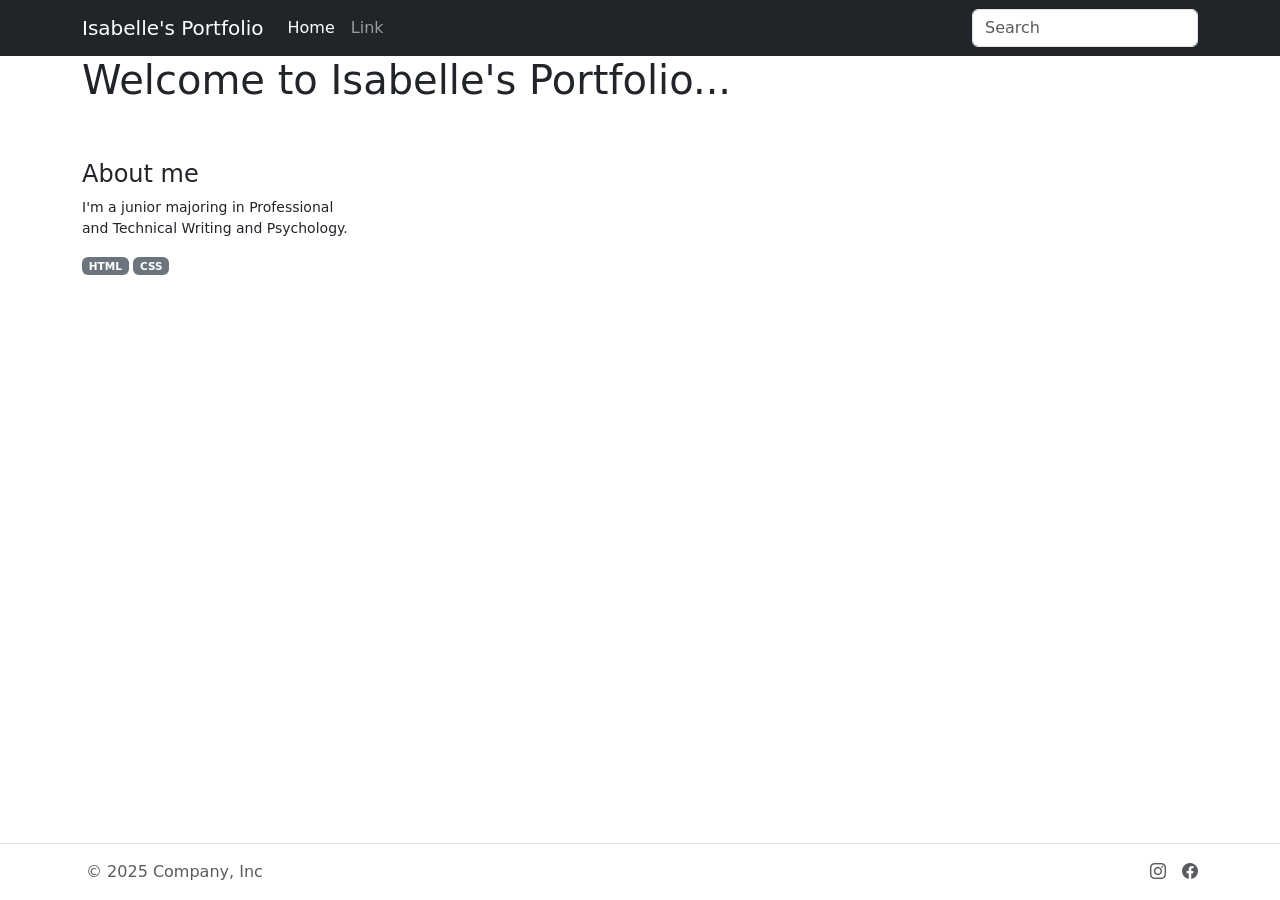
==== bootstrap-website/index.html @ 9c9b2654 "ok" ====
<!doctype html>
<html lang="en" class="h-100 w-100"> 
<head>
  <meta charset="utf-8">
  <meta name="viewport" content="width=device-width, initial-scale=1">
  <title>Bootstrap demo</title>
  <link href="https://cdn.jsdelivr.net/npm/bootstrap@5.3.8/dist/css/bootstrap.min.css" rel="stylesheet"
    integrity="sha384-sRIl4kxILFvY47J16cr9ZwB07vP4J8+LH7qKQnuqkuIAvNWLzeN8tE5YBujZqJLB" crossorigin="anonymous">
  <link rel="stylesheet" href="https://cdn.jsdelivr.net/npm/bootstrap-icons@1.13.1/font/bootstrap-icons.min.css">  
</head> 
<body class="h-100 w-100 d-flex flex-column">
  <nav class="navbar navbar-expand-lg navbar-dark bg-dark" aria-label="navbar">
    <div class="container"> <a class="navbar-brand" href="#">Isabelle's Portfolio</a> <button class="navbar-toggler" type="button"
        data-bs-toggle="collapse" data-bs-target="#navbar" aria-controls="navbar"
        aria-expanded="false" aria-label="Toggle navigation"> <span class="navbar-toggler-icon"></span> </button>
      <div class="collapse navbar-collapse" id="navbar">
        <ul class="navbar-nav me-auto mb-2 mb-lg-0">
          <li class="nav-item"> <a class="nav-link active" aria-current="page" href="#">Home</a> </li>
          <li class="nav-item"> <a class="nav-link" href="#">Link</a> </li>
        </ul>
        <form role="search"> <input class="form-control" type="search" placeholder="Search" aria-label="Search"> </form>
      </div>
    </div>
  </nav>
  <main class="container flex-grow-1">
    <div>
      <h1>Welcome to Isabelle's Portfolio...</h1>
    </div>
    <div class="py-5 col-lg-3">
      <h1 class="fs-4">About me</h1>
      <p class="small">I'm a junior majoring in Professional and Technical Writing and Psychology.</p>
      <div class="small"><span class="badge text-bg-secondary">HTML</span> <span
          class="badge text-bg-secondary">CSS</span></div>
    </div>
  </main>
  <footer class="mt-auto border-top">
    <div class="container d-flex flex-wrap justify-content-between align-items-center py-3">
      <div class="col-md-4 d-flex align-items-center"><span class="mb-3 mb-md-0 ps-1 text-body-secondary">© 2025 Company, Inc</span></div>
      <ul class="nav col-md-4 justify-content-end list-unstyled d-flex">
        <li class="ms-3"><a class="text-body-secondary" href="#" aria-label="Instagram"><i class="bi bi-instagram"></i></a></li>
        <li class="ms-3"><a class="text-body-secondary" href="#" aria-label="Facebook"><i class="bi bi-facebook"></i></a></li>
      </ul>
    </div>
  </footer>
  <script src="https://cdn.jsdelivr.net/npm/bootstrap@5.3.8/dist/js/bootstrap.bundle.min.js"
    integrity="sha384-FKyoEForCGlyvwx9Hj09JcYn3nv7wiPVlz7YYwJrWVcXK/BmnVDxM+D2scQbITxI"
    crossorigin="anonymous"></script>
</body> 
</html>
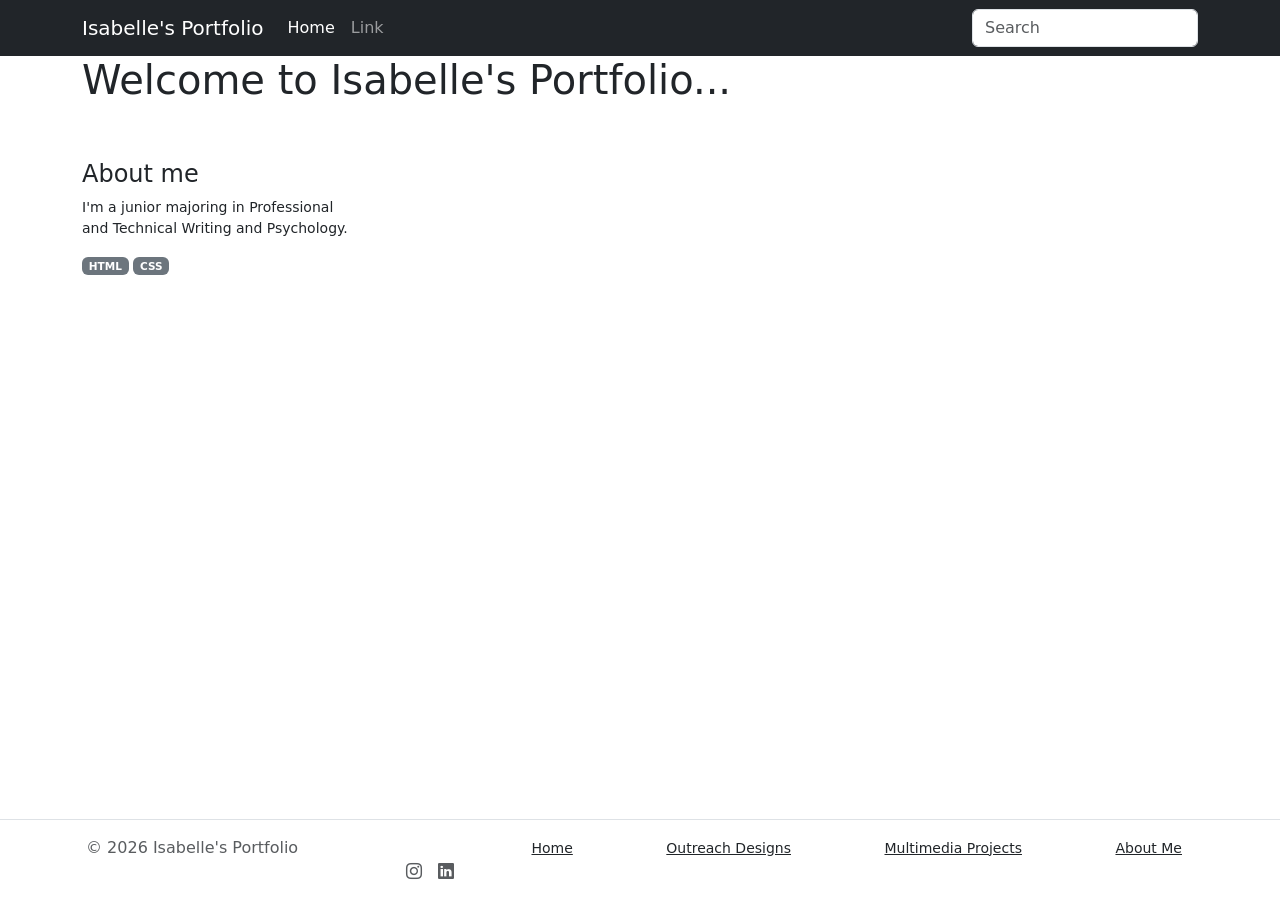
==== commit dc5de1a3: "ok" ====
--- a/bootstrap-website/index.html
+++ b/bootstrap-website/index.html
@@ -15,7 +15,7 @@
         aria-expanded="false" aria-label="Toggle navigation"> <span class="navbar-toggler-icon"></span> </button>
       <div class="collapse navbar-collapse" id="navbar">
         <ul class="navbar-nav me-auto mb-2 mb-lg-0">
-          <li class="nav-item"> <a class="nav-link active" aria-current="page" href="#">Home</a> </li>
+          <li class="nav-item"> <a class="nav-link active" aria-current="page" href="home.html">Home</a> </li>
           <li class="nav-item"> <a class="nav-link" href="#">Link</a> </li>
         </ul>
         <form role="search"> <input class="form-control" type="search" placeholder="Search" aria-label="Search"> </form>
@@ -33,12 +33,16 @@
           class="badge text-bg-secondary">CSS</span></div>
     </div>
   </main>
-  <footer class="mt-auto border-top">
+ <footer class="mt-auto border-top">
     <div class="container d-flex flex-wrap justify-content-between align-items-center py-3">
-      <div class="col-md-4 d-flex align-items-center"><span class="mb-3 mb-md-0 ps-1 text-body-secondary">© 2025 Company, Inc</span></div>
+      <div class="col-md-4 d-flex align-items-center"><span class="mb-3 mb-md-0 ps-1 text-body-secondary">© 2026 Isabelle's Portfolio</span></div>
+        <a href="home.html" class="text-dark small me-3">Home</a>
+        <a href="pals.html" class="text-dark small me-3">Outreach Designs</a>
+        <a href="multimedia.html" class="text-dark small me-3">Multimedia Projects</a>
+        <a href="about.html" class="text-dark small me-3">About Me</a>
       <ul class="nav col-md-4 justify-content-end list-unstyled d-flex">
-        <li class="ms-3"><a class="text-body-secondary" href="#" aria-label="Instagram"><i class="bi bi-instagram"></i></a></li>
-        <li class="ms-3"><a class="text-body-secondary" href="#" aria-label="Facebook"><i class="bi bi-facebook"></i></a></li>
+        <li class="ms-3"><a class="text-body-secondary" href="https://www.instagram.com/isabelle_annb/" aria-label="Instagram"><i class="bi bi-instagram"></i></a></li>
+        <li class="ms-3"><a class="text-body-secondary" href="https://www.linkedin.com/in/isabelle-boyd-16b543290" aria-label="LinkedIn"><i class="bi bi-linkedin"></i></a></li>
       </ul>
     </div>
   </footer>
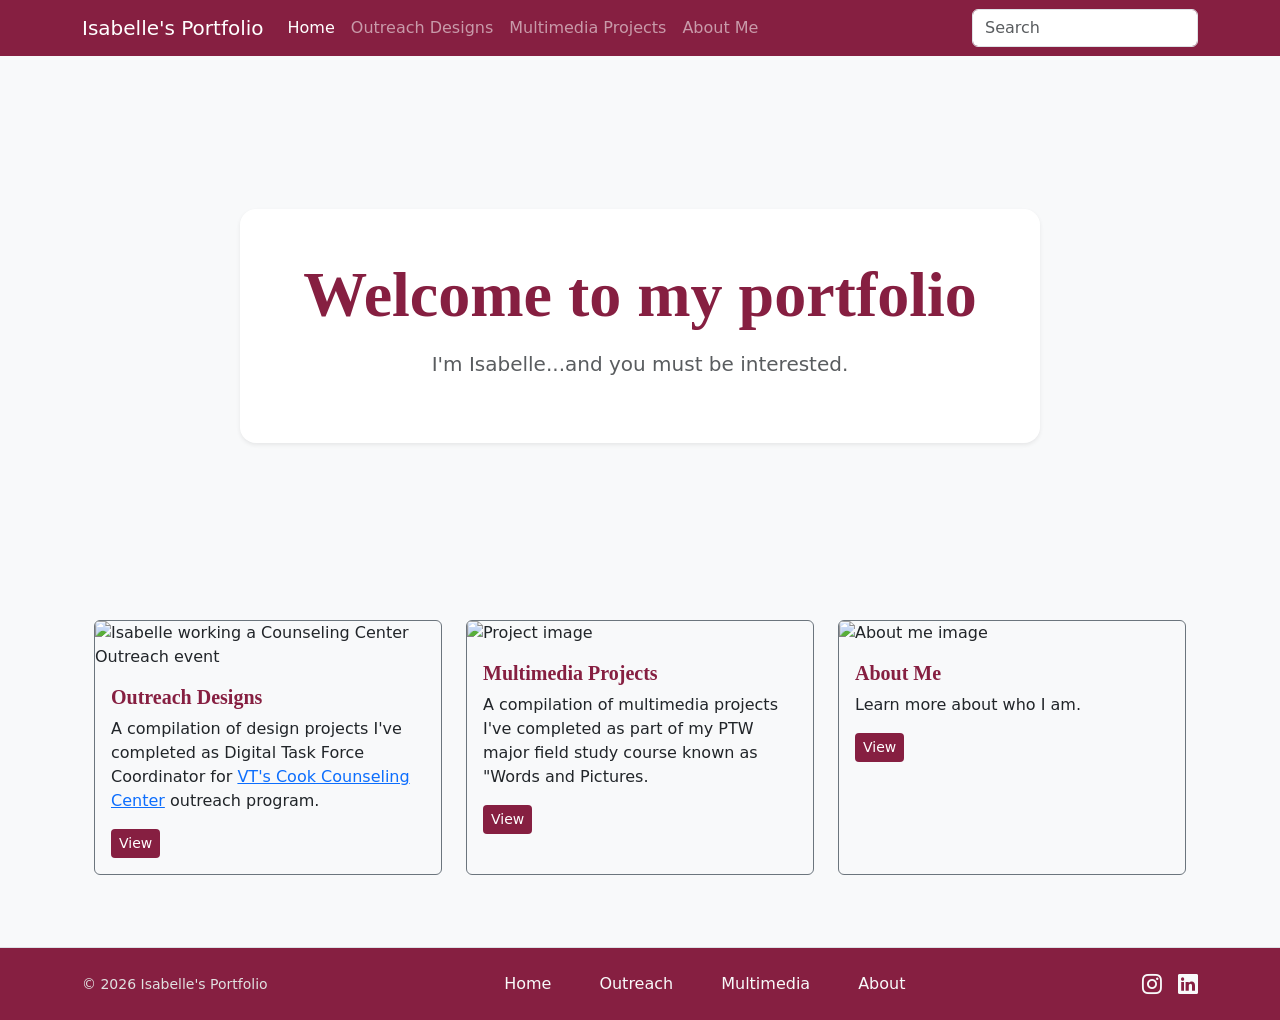
==== commit 05f8503a: "ok" ====
--- a/bootstrap-website/index.html
+++ b/bootstrap-website/index.html
@@ -3,47 +3,101 @@
 <head>
   <meta charset="utf-8">
   <meta name="viewport" content="width=device-width, initial-scale=1">
-  <title>Bootstrap demo</title>
+  <title>Isabelle's Portfolio Site</title>
   <link href="https://cdn.jsdelivr.net/npm/bootstrap@5.3.8/dist/css/bootstrap.min.css" rel="stylesheet"
     integrity="sha384-sRIl4kxILFvY47J16cr9ZwB07vP4J8+LH7qKQnuqkuIAvNWLzeN8tE5YBujZqJLB" crossorigin="anonymous">
-  <link rel="stylesheet" href="https://cdn.jsdelivr.net/npm/bootstrap-icons@1.13.1/font/bootstrap-icons.min.css">  
+  <link rel="stylesheet" href="https://cdn.jsdelivr.net/npm/bootstrap-icons@1.13.1/font/bootstrap-icons.min.css">
+  <link rel="stylesheet" href="style.css">  
 </head> 
 <body class="h-100 w-100 d-flex flex-column">
   <nav class="navbar navbar-expand-lg navbar-dark bg-dark" aria-label="navbar">
-    <div class="container"> <a class="navbar-brand" href="#">Isabelle's Portfolio</a> <button class="navbar-toggler" type="button"
+    <div class="container"> <a class="navbar-brand" href="home.html">Isabelle's Portfolio</a><btn class="navbar-toggler" type="button"
         data-bs-toggle="collapse" data-bs-target="#navbar" aria-controls="navbar"
-        aria-expanded="false" aria-label="Toggle navigation"> <span class="navbar-toggler-icon"></span> </button>
+        aria-expanded="false" aria-label="Toggle navigation"> <span class="navbar-toggler-icon"></span> </btn>
       <div class="collapse navbar-collapse" id="navbar">
         <ul class="navbar-nav me-auto mb-2 mb-lg-0">
           <li class="nav-item"> <a class="nav-link active" aria-current="page" href="home.html">Home</a> </li>
-          <li class="nav-item"> <a class="nav-link" href="#">Link</a> </li>
+          <li class="nav-item"> <a class="nav-link" href="pals.html">Outreach Designs</a> </li>
+          <li class="nav-item"> <a class="nav-link" href="multimedia.html">Multimedia Projects</a> </li>
+          <li class="nav-item"> <a class="nav-link" href="about.html">About Me</a> </li>
         </ul>
         <form role="search"> <input class="form-control" type="search" placeholder="Search" aria-label="Search"> </form>
       </div>
     </div>
   </nav>
-  <main class="container flex-grow-1">
-    <div>
-      <h1>Welcome to Isabelle's Portfolio...</h1>
+  <!--TITLE-->
+<section class="hero-section text-center d-flex align-items-center">
+  <div class="container position-relative py-5">
+    <div class="hero-card mx-auto p-5 shadow-sm rounded-4 bg-white">
+      <h1 class="display-3 fw-semibold">
+        Welcome to my portfolio
+      </h1>
+      <p class="lead text-muted mt-3">
+        I'm Isabelle...and you must be interested.
+      </p>
     </div>
-    <div class="py-5 col-lg-3">
-      <h1 class="fs-4">About me</h1>
-      <p class="small">I'm a junior majoring in Professional and Technical Writing and Psychology.</p>
-      <div class="small"><span class="badge text-bg-secondary">HTML</span> <span
-          class="badge text-bg-secondary">CSS</span></div>
+  </div>
+</section>
+
+<!--CARDS-->
+<section class="container py-4 px-4 px-md-4">
+  <div class="row g-4 pb-5">
+    <div class="col-12 col-md-4">
+      <div class="card bg-light text-dark border-secondary project-card h-100">
+        <img src="https://ucc.vt.edu/content/ucc_vt_edu/en/what_we_do/outreach/_jcr_content/article-image.transform/m-medium/image.jpg"
+             class="card-img-top"
+             alt="Isabelle working a Counseling Center Outreach event">
+        <div class="card-body">
+          <h5>Outreach Designs</h5>
+          <p>A compilation of design projects I've completed as Digital Task Force Coordinator for <a href="https://ucc.vt.edu/">VT's Cook Counseling Center</a> outreach program.</p>
+          <a href="pals.html" class="btn btn-outline-dark btn-sm">View</a>
+        </div>
+      </div>
     </div>
-  </main>
- <footer class="mt-auto border-top">
-    <div class="container d-flex flex-wrap justify-content-between align-items-center py-3">
-      <div class="col-md-4 d-flex align-items-center"><span class="mb-3 mb-md-0 ps-1 text-body-secondary">© 2026 Isabelle's Portfolio</span></div>
-        <a href="home.html" class="text-dark small me-3">Home</a>
-        <a href="pals.html" class="text-dark small me-3">Outreach Designs</a>
-        <a href="multimedia.html" class="text-dark small me-3">Multimedia Projects</a>
-        <a href="about.html" class="text-dark small me-3">About Me</a>
-      <ul class="nav col-md-4 justify-content-end list-unstyled d-flex">
-        <li class="ms-3"><a class="text-body-secondary" href="https://www.instagram.com/isabelle_annb/" aria-label="Instagram"><i class="bi bi-instagram"></i></a></li>
-        <li class="ms-3"><a class="text-body-secondary" href="https://www.linkedin.com/in/isabelle-boyd-16b543290" aria-label="LinkedIn"><i class="bi bi-linkedin"></i></a></li>
-      </ul>
+
+    <div class="col-12 col-md-4">
+      <div class="card bg-light text-dark border-secondary project-card h-100">
+        <img src="https://encrypted-tbn0.gstatic.com/images?q=tbn:ANd9GcQPWwGgJbqe8I2GwImiy8yDizDSFir2RwuZnA&s"
+             class="card-img-top"
+             alt="Project image">
+        <div class="card-body">
+          <h5>Multimedia Projects</h5>
+          <p>A compilation of multimedia projects I've completed as part of my PTW major field study course known as "Words and Pictures.</p>
+          <a href="multimedia.html" class="btn btn-outline-dark btn-sm">View</a>
+        </div>
+      </div>
+    </div>
+
+    <div class="col-12 col-md-4">
+      <div class="card bg-light text-dark border-secondary project-card h-100">
+        <img src="https://news.vt.edu/content/news_vt_edu/en/articles/2026/02/clahs-engl-isabelle-boyde-ukraine/jcr:content/article-image.transform/xl-medium/image.jpg"
+             class="card-img-top"
+             alt="About me image">
+        <div class="card-body">
+          <h5>About Me</h5>
+          <p>Learn more about who I am.</p>
+          <a href="about.html" class="btn btn-outline-dark btn-sm">View</a>
+        </div>
+      </div>
+    </div>
+  </div>
+</section>
+
+     <!--FOOTER-->
+ <footer class="mt-auto text-light border-top">
+  <div class="container py-3 d-flex flex-column flex-md-row justify-content-between align-items-center gap-3">
+    <span class="small text-secondary">© 2026 Isabelle's Portfolio</span>
+    <ul class="nav flex-column flex-md-row gap-2 gap-md-3 text-center">
+      <li class="nav-item"><a class="nav-link text-light" href="home.html">Home</a></li>
+      <li class="nav-item"><a class="nav-link text-light" href="pals.html">Outreach</a></li>
+      <li class="nav-item"><a class="nav-link text-light" href="multimedia.html">Multimedia</a></li>
+      <li class="nav-item"><a class="nav-link text-light" href="about.html">About</a></li>
+    </ul>
+    <div class="d-flex gap-3">
+      <a href="https://www.instagram.com/isabelle_annb/" aria-label="Instagram"
+         class="text-light"><i class="bi bi-instagram fs-5"></i></a>
+      <a href="https://www.linkedin.com/in/isabelle-boyd-16b543290" aria-label="LinkedIn"
+         class="text-light"><i class="bi bi-linkedin fs-5"></i></a>
     </div>
   </footer>
   <script src="https://cdn.jsdelivr.net/npm/bootstrap@5.3.8/dist/js/bootstrap.bundle.min.js"
--- a/bootstrap-website/style.css
+++ b/bootstrap-website/style.css
@@ -0,0 +1,64 @@
+/* ===== GLOBAL STYLES ===== */
+body {
+  background-color: #f8f9fa; /* light neutral background */
+}
+
+/* ===== NAVBAR ===== */
+.navbar {
+  background-color: #861F41 !important; 
+}
+
+/* ===== FOOTER ===== */
+footer {
+  background-color: #861F41 !important;
+}
+
+footer .text-secondary {
+  color: #e0e0e0 !important;
+}
+
+/* ===== MAIN HEADER ===== */
+h1.display-3 {
+  color: #861F41;
+  font-family: Georgia, "Times New Roman", serif;
+  font-weight: 700;
+}
+/* HERO BACKGROUND */
+.hero-section {
+  position: relative;
+  min-height: 60vh;
+  background: #f8f9fa;
+  overflow: hidden;
+}
+.hero-card {
+  max-width: 800px;
+  backdrop-filter: blur(8px);
+}
+
+
+/* ===== CARD HEADERS ===== */
+.card h5 {
+  color: #861F41;
+  font-family: Georgia, "Times New Roman", serif;
+  font-weight: 700;
+}
+
+/* ===== CARD BUTTONS ===== */
+.card .btn {
+  background-color: #861F41;
+  color: white;
+  border: none;
+}
+
+.card .btn:hover {
+  background-color: #6f1834; 
+  color: white;
+}
+
+
+
+h1, h2, h3, h4, h5, h6 {
+  font-family: "Georgia", "Times New Roman", serif;
+  color: #800000; /* maroon */
+  font-weight: 400;
+}
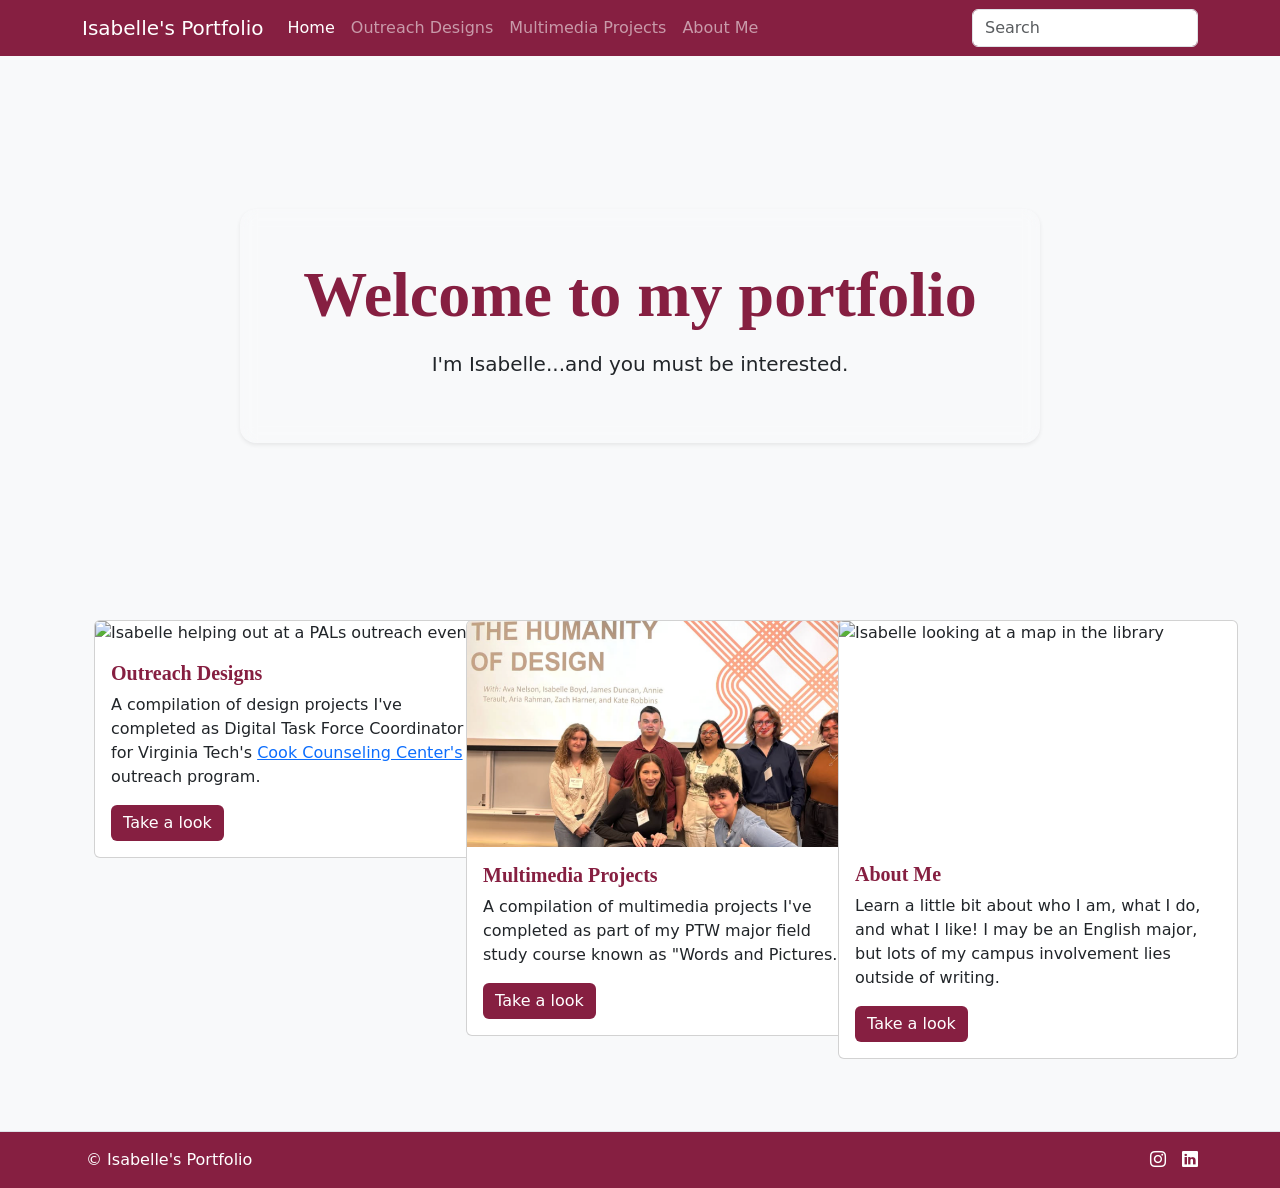
==== commit 59d1ee53: "push" ====
--- a/bootstrap-website/index.html
+++ b/bootstrap-website/index.html
@@ -11,12 +11,12 @@
 </head> 
 <body class="h-100 w-100 d-flex flex-column">
   <nav class="navbar navbar-expand-lg navbar-dark bg-dark" aria-label="navbar">
-    <div class="container"> <a class="navbar-brand" href="home.html">Isabelle's Portfolio</a><btn class="navbar-toggler" type="button"
+    <div class="container"> <a class="navbar-brand" href="index.html">Isabelle's Portfolio</a><btn class="navbar-toggler" type="button"
         data-bs-toggle="collapse" data-bs-target="#navbar" aria-controls="navbar"
         aria-expanded="false" aria-label="Toggle navigation"> <span class="navbar-toggler-icon"></span> </btn>
       <div class="collapse navbar-collapse" id="navbar">
         <ul class="navbar-nav me-auto mb-2 mb-lg-0">
-          <li class="nav-item"> <a class="nav-link active" aria-current="page" href="home.html">Home</a> </li>
+          <li class="nav-item"> <a class="nav-link active" aria-current="page" href="index.html">Home</a> </li>
           <li class="nav-item"> <a class="nav-link" href="pals.html">Outreach Designs</a> </li>
           <li class="nav-item"> <a class="nav-link" href="multimedia.html">Multimedia Projects</a> </li>
           <li class="nav-item"> <a class="nav-link" href="about.html">About Me</a> </li>
@@ -25,83 +25,77 @@
       </div>
     </div>
   </nav>
-  <!--TITLE-->
-<section class="hero-section text-center d-flex align-items-center">
-  <div class="container position-relative py-5">
-    <div class="hero-card mx-auto p-5 shadow-sm rounded-4 bg-white">
-      <h1 class="display-3 fw-semibold">
-        Welcome to my portfolio
-      </h1>
-      <p class="lead text-muted mt-3">
-        I'm Isabelle...and you must be interested.
-      </p>
+
+<main class="hero-section text-center d-flex align-items-center">
+    <div class="container position-relative py-5">
+        <div class="hero-card mx-auto p-5 shadow-sm rounded-4 bg=white">
+            <h1 class="display-3 fw-semibold">Welcome to my portfolio</h1>
+            <p class="lead mt-3">I'm Isabelle...and you must be interested.</p>
+        </div>
     </div>
-  </div>
-</section>
+</main>
 
-<!--CARDS-->
-<section class="container py-4 px-4 px-md-4">
-  <div class="row g-4 pb-5">
-    <div class="col-12 col-md-4">
-      <div class="card bg-light text-dark border-secondary project-card h-100">
-        <img src="https://ucc.vt.edu/content/ucc_vt_edu/en/what_we_do/outreach/_jcr_content/article-image.transform/m-medium/image.jpg"
-             class="card-img-top"
-             alt="Isabelle working a Counseling Center Outreach event">
-        <div class="card-body">
-          <h5>Outreach Designs</h5>
-          <p>A compilation of design projects I've completed as Digital Task Force Coordinator for <a href="https://ucc.vt.edu/">VT's Cook Counseling Center</a> outreach program.</p>
-          <a href="pals.html" class="btn btn-outline-dark btn-sm">View</a>
+<main class="container py-4 px-4 px-md-4">
+    <div class="row g-4 pb-5">
+        <div class="col-12 col-md-4">
+            <div class="card" style="width: 25rem;">
+                <img src="https://ucc.vt.edu/content/ucc_vt_edu/en/what_we_do/outreach/_jcr_content/article-image.transform/m-medium/image.jpg" class="card-img-top" alt="Isabelle helping out at a PALs outreach event">
+                <div class="card-body">
+                    <h5 class="card-title">Outreach Designs</h5>
+                    <p class="card-text">A compilation of design projects I've completed as Digital Task Force Coordinator for Virginia Tech's <a href="https://ucc.vt.edu/">Cook Counseling Center's</a> outreach program.</p>
+                    <a href="pals.html" class="btn btn-primary">Take a look</a>
+                </div>
+            </div>
         </div>
-      </div>
+    
+
+        <div class="col-12 col-md-4">
+            <div class="card" style="width: 25rem;">
+                <img src="./images/ugenglishconference.jpg" class="card-img-top" alt="Isabelle and her classmates pose in front of their design presentation">
+                <div class="card-body">
+                    <h5 class="card-title">Multimedia Projects</h5>
+                    <p class="card-text">A compilation of multimedia projects I've completed as part of my PTW major field study course known as "Words and Pictures."</p>
+                    <a href="multimedia.html" class="btn btn-primary">Take a look</a>
+                </div>
+            </div>
+        </div>
+
+
+        <div class="col-12 col-md-4">
+            <div class="card" style="width: 25rem;">
+                <img src="https://news.vt.edu/content/news_vt_edu/en/articles/2026/02/clahs-engl-isabelle-boyde-ukraine/jcr:content/article-image.transform/xl-medium/image.jpg" class="card-img-top" style="height: 225px; object fit: cover;" alt="Isabelle looking at a map in the library">
+                <div class="card-body">
+                    <h5 class="card-title">About Me</h5>
+                    <p class="card-text">Learn a little bit about who I am, what I do, and what I like! I may be an English major, but lots of my campus involvement lies outside of writing.</p>
+                    <a href="about.html" class="btn btn-primary">Take a look</a>
+                </div>
+            </div>
+        </div>
     </div>
+  </main>
 
-    <div class="col-12 col-md-4">
-      <div class="card bg-light text-dark border-secondary project-card h-100">
-        <img src="https://encrypted-tbn0.gstatic.com/images?q=tbn:ANd9GcQPWwGgJbqe8I2GwImiy8yDizDSFir2RwuZnA&s"
-             class="card-img-top"
-             alt="Project image">
-        <div class="card-body">
-          <h5>Multimedia Projects</h5>
-          <p>A compilation of multimedia projects I've completed as part of my PTW major field study course known as "Words and Pictures.</p>
-          <a href="multimedia.html" class="btn btn-outline-dark btn-sm">View</a>
-        </div>
-      </div>
-    </div>
 
-    <div class="col-12 col-md-4">
-      <div class="card bg-light text-dark border-secondary project-card h-100">
-        <img src="https://news.vt.edu/content/news_vt_edu/en/articles/2026/02/clahs-engl-isabelle-boyde-ukraine/jcr:content/article-image.transform/xl-medium/image.jpg"
-             class="card-img-top"
-             alt="About me image">
-        <div class="card-body">
-          <h5>About Me</h5>
-          <p>Learn more about who I am.</p>
-          <a href="about.html" class="btn btn-outline-dark btn-sm">View</a>
-        </div>
-      </div>
-    </div>
-  </div>
-</section>
 
-     <!--FOOTER-->
- <footer class="mt-auto text-light border-top">
-  <div class="container py-3 d-flex flex-column flex-md-row justify-content-between align-items-center gap-3">
-    <span class="small text-secondary">© 2026 Isabelle's Portfolio</span>
-    <ul class="nav flex-column flex-md-row gap-2 gap-md-3 text-center">
-      <li class="nav-item"><a class="nav-link text-light" href="home.html">Home</a></li>
-      <li class="nav-item"><a class="nav-link text-light" href="pals.html">Outreach</a></li>
-      <li class="nav-item"><a class="nav-link text-light" href="multimedia.html">Multimedia</a></li>
-      <li class="nav-item"><a class="nav-link text-light" href="about.html">About</a></li>
-    </ul>
-    <div class="d-flex gap-3">
-      <a href="https://www.instagram.com/isabelle_annb/" aria-label="Instagram"
-         class="text-light"><i class="bi bi-instagram fs-5"></i></a>
-      <a href="https://www.linkedin.com/in/isabelle-boyd-16b543290" aria-label="LinkedIn"
-         class="text-light"><i class="bi bi-linkedin fs-5"></i></a>
+  <footer class="mt-auto border-top">
+    <div class="container d-flex flex-wrap justify-content-between align-items-center py-3">
+      <div class="col-md-4 d-flex align-items-center"><span class="mb-3 mb-md-0 ps-1 text-white">© Isabelle's Portfolio</span></div>
+      <ul class="nav col-md-4 justify-content-end list-unstyled d-flex">
+        <li class="ms-3"><a class="text-white" href="https://www.instagram.com/isabelle_annb/" aria-label="Instagram"><i class="bi bi-instagram"></i></a></li>
+        <li class="ms-3"><a class="text-white" href="https://www.linkedin.com/in/isabelle-boyd-16b543290" aria-label="LinkedIn"><i class="bi bi-linkedin"></i></a></li>
+      </ul>
     </div>
   </footer>
   <script src="https://cdn.jsdelivr.net/npm/bootstrap@5.3.8/dist/js/bootstrap.bundle.min.js"
     integrity="sha384-FKyoEForCGlyvwx9Hj09JcYn3nv7wiPVlz7YYwJrWVcXK/BmnVDxM+D2scQbITxI"
     crossorigin="anonymous"></script>
 </body> 
-</html>+</html>
+
+
+
+
+
+
+
+
+  
--- a/bootstrap-website/style.css
+++ b/bootstrap-website/style.css
@@ -1,14 +1,14 @@
-/* ===== GLOBAL STYLES ===== */
+
 body {
-  background-color: #f8f9fa; /* light neutral background */
+  background-color: #f8f9fa;
 }
 
-/* ===== NAVBAR ===== */
+
 .navbar {
   background-color: #861F41 !important; 
 }
 
-/* ===== FOOTER ===== */
+
 footer {
   background-color: #861F41 !important;
 }
@@ -17,13 +17,13 @@
   color: #e0e0e0 !important;
 }
 
-/* ===== MAIN HEADER ===== */
+
 h1.display-3 {
   color: #861F41;
   font-family: Georgia, "Times New Roman", serif;
   font-weight: 700;
 }
-/* HERO BACKGROUND */
+
 .hero-section {
   position: relative;
   min-height: 60vh;
@@ -36,14 +36,12 @@
 }
 
 
-/* ===== CARD HEADERS ===== */
 .card h5 {
   color: #861F41;
   font-family: Georgia, "Times New Roman", serif;
   font-weight: 700;
 }
 
-/* ===== CARD BUTTONS ===== */
 .card .btn {
   background-color: #861F41;
   color: white;
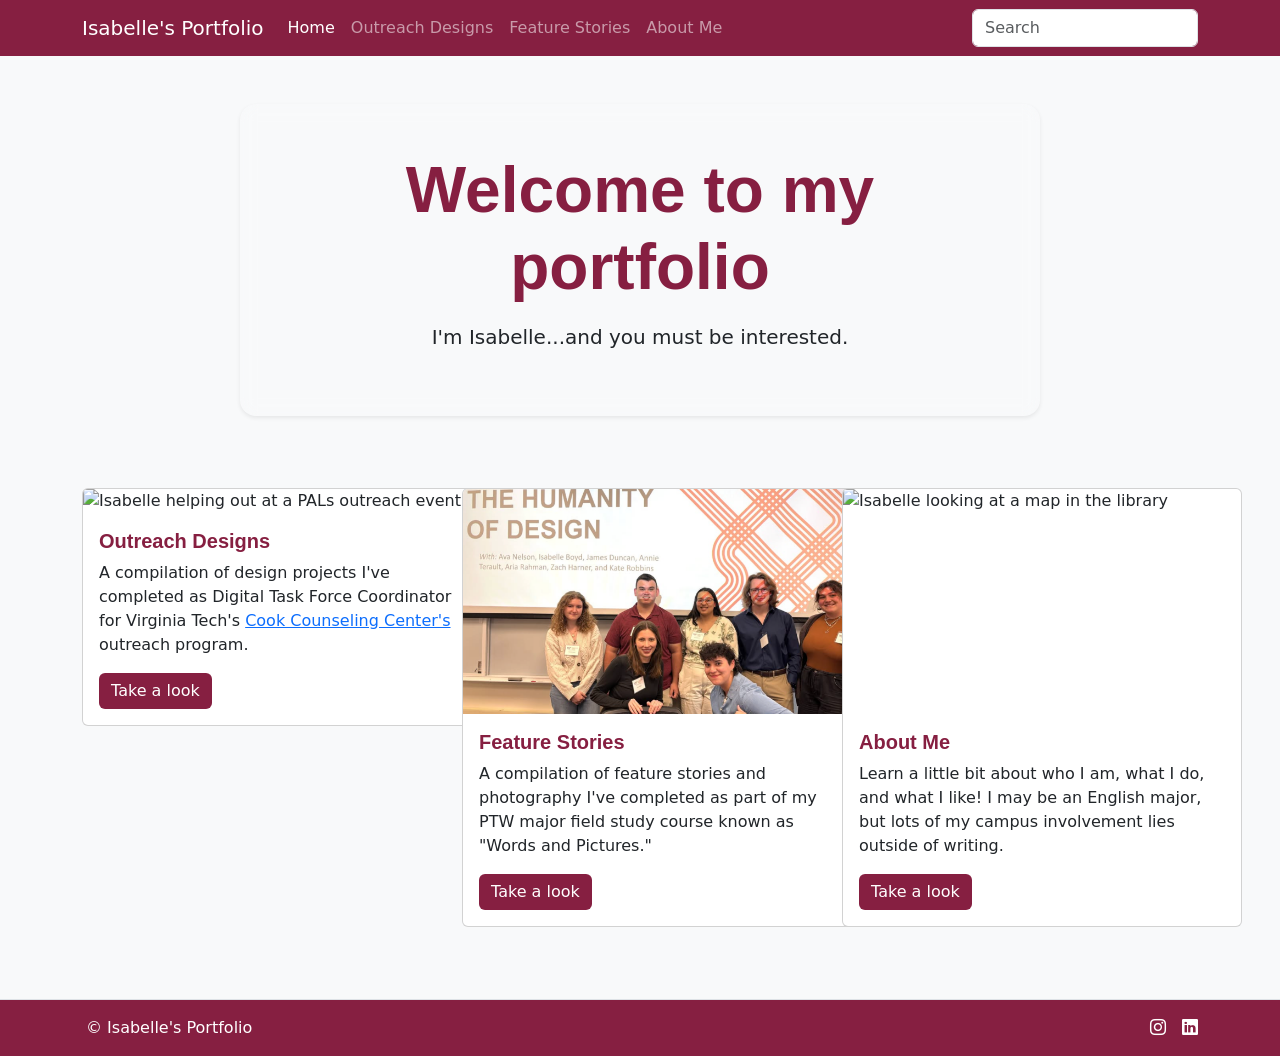
==== commit e4a873d8: "push" ====
--- a/bootstrap-website/index.html
+++ b/bootstrap-website/index.html
@@ -18,7 +18,7 @@
         <ul class="navbar-nav me-auto mb-2 mb-lg-0">
           <li class="nav-item"> <a class="nav-link active" aria-current="page" href="index.html">Home</a> </li>
           <li class="nav-item"> <a class="nav-link" href="pals.html">Outreach Designs</a> </li>
-          <li class="nav-item"> <a class="nav-link" href="multimedia.html">Multimedia Projects</a> </li>
+          <li class="nav-item"> <a class="nav-link" href="multimedia.html">Feature Stories</a> </li>
           <li class="nav-item"> <a class="nav-link" href="about.html">About Me</a> </li>
         </ul>
         <form role="search"> <input class="form-control" type="search" placeholder="Search" aria-label="Search"> </form>
@@ -27,7 +27,7 @@
   </nav>
 
 <main class="hero-section text-center d-flex align-items-center">
-    <div class="container position-relative py-5">
+    <div class="container position-relative pt-5 pb-5">
         <div class="hero-card mx-auto p-5 shadow-sm rounded-4 bg=white">
             <h1 class="display-3 fw-semibold">Welcome to my portfolio</h1>
             <p class="lead mt-3">I'm Isabelle...and you must be interested.</p>
@@ -35,7 +35,7 @@
     </div>
 </main>
 
-<main class="container py-4 px-4 px-md-4">
+<main class="container pt-4 pb-4 pl-4 pr-4 pl-pr-md-4">
     <div class="row g-4 pb-5">
         <div class="col-12 col-md-4">
             <div class="card" style="width: 25rem;">
@@ -53,8 +53,8 @@
             <div class="card" style="width: 25rem;">
                 <img src="./images/ugenglishconference.jpg" class="card-img-top" alt="Isabelle and her classmates pose in front of their design presentation">
                 <div class="card-body">
-                    <h5 class="card-title">Multimedia Projects</h5>
-                    <p class="card-text">A compilation of multimedia projects I've completed as part of my PTW major field study course known as "Words and Pictures."</p>
+                    <h5 class="card-title">Feature Stories</h5>
+                    <p class="card-text">A compilation of feature stories and photography I've completed as part of my PTW major field study course known as "Words and Pictures."</p>
                     <a href="multimedia.html" class="btn btn-primary">Take a look</a>
                 </div>
             </div>
@@ -63,7 +63,7 @@
 
         <div class="col-12 col-md-4">
             <div class="card" style="width: 25rem;">
-                <img src="https://news.vt.edu/content/news_vt_edu/en/articles/2026/02/clahs-engl-isabelle-boyde-ukraine/jcr:content/article-image.transform/xl-medium/image.jpg" class="card-img-top" style="height: 225px; object fit: cover;" alt="Isabelle looking at a map in the library">
+                <img src="https://news.vt.edu/content/news_vt_edu/en/articles/2026/02/clahs-engl-isabelle-boyde-ukraine/jcr:content/article-image.transform/xl-medium/image.jpg" class="card-img-top" style="height: 225px;" alt="Isabelle looking at a map in the library">
                 <div class="card-body">
                     <h5 class="card-title">About Me</h5>
                     <p class="card-text">Learn a little bit about who I am, what I do, and what I like! I may be an English major, but lots of my campus involvement lies outside of writing.</p>
--- a/bootstrap-website/style.css
+++ b/bootstrap-website/style.css
@@ -1,4 +1,3 @@
-
 body {
   background-color: #f8f9fa;
 }
@@ -13,23 +12,19 @@
   background-color: #861F41 !important;
 }
 
-footer .text-secondary {
-  color: #e0e0e0 !important;
-}
-
 
 h1.display-3 {
   color: #861F41;
-  font-family: Georgia, "Times New Roman", serif;
+  font-family: "Helvetica Neue", Arial, Helvetica, sans-serif;
   font-weight: 700;
 }
 
-.hero-section {
+.hero-main {
   position: relative;
   min-height: 60vh;
   background: #f8f9fa;
-  overflow: hidden;
 }
+
 .hero-card {
   max-width: 800px;
   backdrop-filter: blur(8px);
@@ -38,7 +33,7 @@
 
 .card h5 {
   color: #861F41;
-  font-family: Georgia, "Times New Roman", serif;
+  font-family: "Helvetica Neue", sans-serif;
   font-weight: 700;
 }
 
@@ -54,9 +49,8 @@
 }
 
 
-
 h1, h2, h3, h4, h5, h6 {
-  font-family: "Georgia", "Times New Roman", serif;
-  color: #800000; /* maroon */
+  font-family: "Helvetica Neue", Arial, Helvetica, sans-serif;
+  color: #861F41;
   font-weight: 400;
 }
